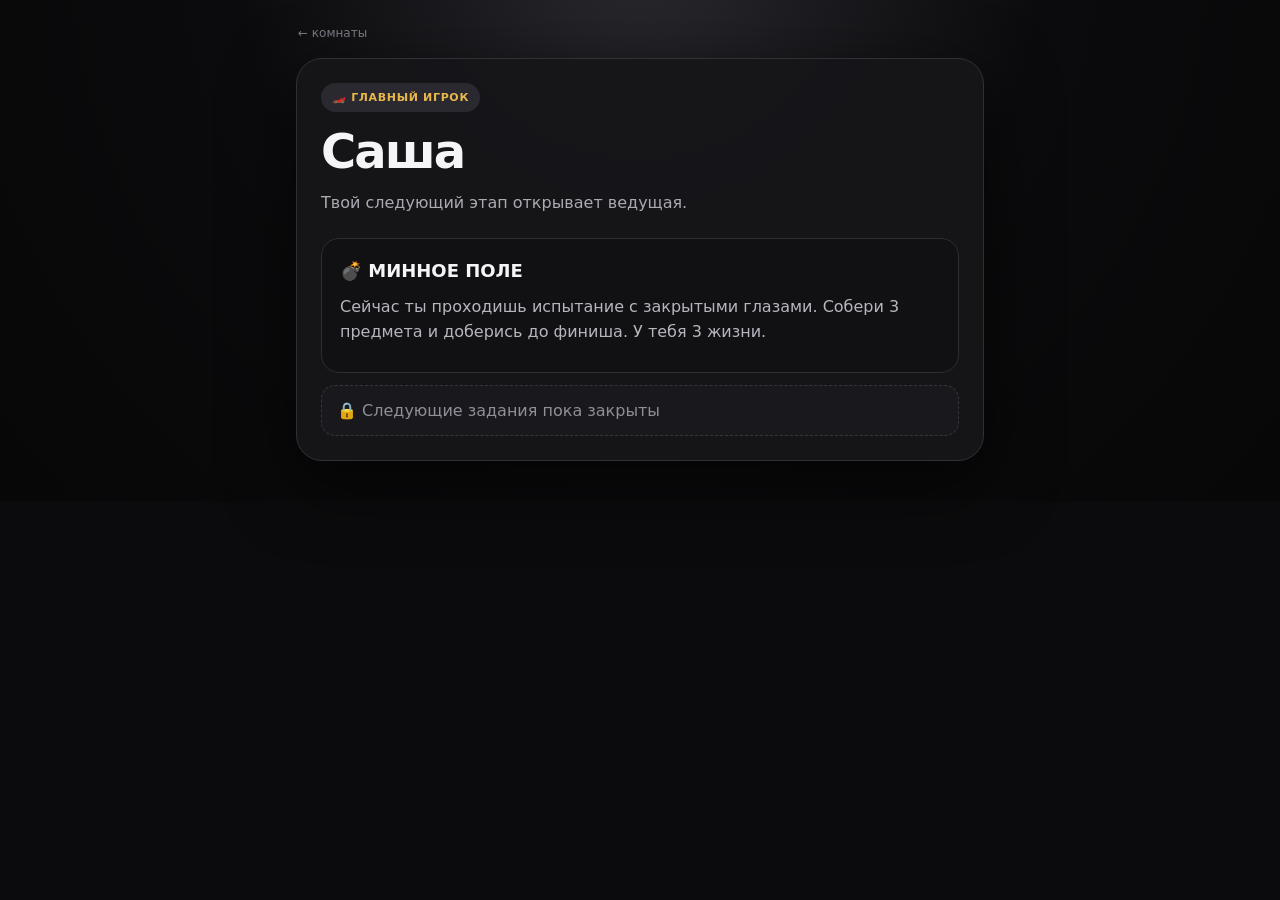
==== room.html @ 187b083e "Add files via upload" ====
<!doctype html><html lang="ru"><head><meta charset="utf-8"><meta name="viewport" content="width=device-width,initial-scale=1"><meta name="theme-color" content="#0b0b0d"><title>Quest room</title><link rel="stylesheet" href="style.css"></head><body><main class="app"><a class="back" href="index.html">← комнаты</a><section class="card"><div id="roleBadge" class="badge"></div><h1 id="title"></h1><p id="subtitle"></p><div id="content"></div></section></main><script>
const data={
sasha:{title:"Саша",badge:"🏎️ ГЛАВНЫЙ ИГРОК",subtitle:"Твой следующий этап открывает ведущая.",html:'<div class="mission"><b>💣 МИННОЕ ПОЛЕ</b><p>Сейчас ты проходишь испытание с закрытыми глазами. Собери 3 предмета и доберись до финиша. У тебя 3 жизни.</p></div><div class="locked">🔒 Следующие задания пока закрыты</div>'},
dima:{title:"Дима",badge:"🍺 НАВИГАТОР",subtitle:"Секретная инструкция. Не показывай её Саше.",html:'<div class="mission"><b>Твоя роль в минном поле</b><p>Ты знаешь безопасный маршрут и можешь помогать Саше.</p><p><strong>Нельзя говорить:</strong> лево, право, вперёд, назад.</p><p>Используй ориентиры: окно, диван, Алина и т.д.</p></div>'},
veronika:{title:"Вероника",badge:"🧠 СОМНЕВАЮЩАЯСЯ",subtitle:"Секретная инструкция. Не показывай её Саше.",html:'<div class="mission"><b>Твоя роль</b><p>Ты не знаешь маршрут. Заставляй Сашу сомневаться в Диме.</p><p>«Ты точно уверен?» · «Мне кажется, Дима ведёт не туда…»</p><p>Прямых указаний не давай.</p></div>'},
zhenya:{title:"Женя",badge:"🥊 ГОЛОС ПОДДЕРЖКИ",subtitle:"Секретная инструкция. Не показывай её Саше.",html:'<div class="mission"><b>Твоя роль</b><p>Никаких подсказок. Только поддержка.</p><p>«Давай, Саня!» · «Ты красавчик!» · «Не сдавайся!»</p><p>Если Саша наступил на мину — реагируй максимально драматично. 😂</p></div>'},
alina:{title:"Алина",badge:"🎤 ВЕДУЩАЯ КВИЗА",subtitle:"Твоя комната ведущей.",html:'<div class="mission"><b>Квиз «Кто знает Саню лучше?»</b><p>Ты ведущая. Дима, Женя, Вероника и Катя проходят квиз. Саша не отвечает и не подсказывает.</p></div><div class="locked">🧠 Вопросы добавим после правильных ответов Саши.</div>'},
admin:{title:"Админка",badge:"👑 ВЕДУЩАЯ КВЕСТА",subtitle:"Тестовый центр управления.",html:'<div class="mission"><b>Текущий этап</b><p>💣 Минное поле</p><p>Статус: <strong>подготовка</strong></p></div><div class="controls"><button onclick="alert(\'В следующей версии здесь будет переключатель этапов.\')">Открыть следующий этап</button><button onclick="alert(\'Здесь появятся роли и результаты.\')">Управление ролями</button><button onclick="alert(\'Здесь появятся пазлы и результаты.\')">Пазлы и результаты</button></div>'}
};
const role=new URLSearchParams(location.search).get("role")||"sasha";const d=data[role]||data.sasha;document.title=d.title+" · Sanya Quest";document.getElementById("roleBadge").textContent=d.badge;document.getElementById("title").textContent=d.title;document.getElementById("subtitle").textContent=d.subtitle;document.getElementById("content").innerHTML=d.html;
</script></body></html>
---- style.css ----
*{box-sizing:border-box}html,body{margin:0;min-height:100%;background:#0b0b0d;color:#f5f5f7;font-family:Inter,system-ui,-apple-system,BlinkMacSystemFont,"Segoe UI",sans-serif}body{background:radial-gradient(circle at 50% -10%,#29292f 0,#0b0b0d 48%,#070708 100%)}.app{width:min(100%,720px);margin:auto;padding:18px 16px 40px}.brand{font-size:11px;letter-spacing:.18em;font-weight:800;color:#e8b84b;margin:10px 2px 28px}.hero,.card{background:rgba(22,22,25,.94);border:1px solid #303035;border-radius:26px;padding:24px;box-shadow:0 22px 70px #0009}.hero h1,.card h1{font-size:clamp(32px,8vw,48px);line-height:.98;margin:16px 0 12px;letter-spacing:-.04em}.hero p,.card>p{color:#aaaab2;line-height:1.55}.eyebrow,.badge{display:inline-flex;padding:8px 11px;border-radius:999px;background:#29292f;color:#e8b84b;font-size:11px;font-weight:900;letter-spacing:.06em}.rooms{display:grid;gap:10px;margin-top:22px}.room{display:grid;grid-template-columns:36px 1fr auto;align-items:center;gap:10px;text-decoration:none;color:#fff;background:#202024;border:1px solid #34343a;border-radius:16px;padding:15px}.room span{font-weight:800}.room small{color:#92929b;font-size:11px}.room.admin{border-color:#6b5728}.note,.back{color:#777780;font-size:12px;line-height:1.5}.note{margin:14px 4px}.back{display:inline-block;text-decoration:none;margin:6px 2px 16px}.mission{margin-top:22px;background:#111114;border:1px solid #2d2d33;border-radius:18px;padding:18px;line-height:1.55}.mission b{font-size:18px}.mission p{color:#b6b6be;margin:10px 0}.locked{margin-top:12px;padding:15px;border-radius:14px;background:#19191d;color:#8f8f98;border:1px dashed #36363d}.controls{display:grid;gap:10px;margin-top:16px}.controls button{border:0;border-radius:14px;padding:15px;background:#e8b84b;color:#111;font-weight:900;cursor:pointer}.controls button:nth-child(n+2){background:#25252a;color:#fff;border:1px solid #38383f}@media(max-width:500px){.app{padding:12px}.hero,.card{padding:20px;border-radius:22px}.room{grid-template-columns:32px 1fr}.room small{display:block}.brand{margin-bottom:20px}}
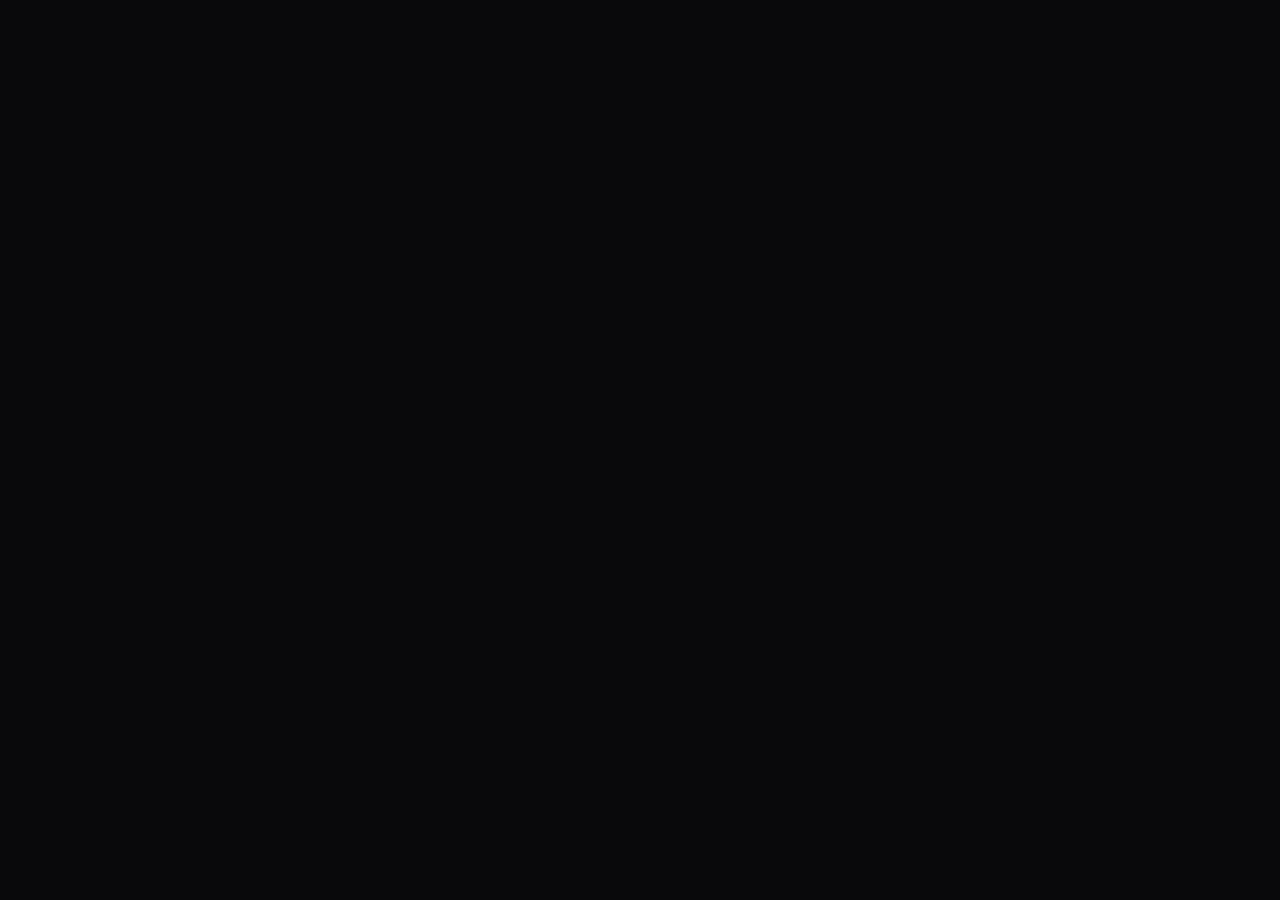
==== commit 28f94f5e: "Add files via upload" ====
--- a/room.html
+++ b/room.html
@@ -1,11 +1,14 @@
-<!doctype html><html lang="ru"><head><meta charset="utf-8"><meta name="viewport" content="width=device-width,initial-scale=1"><meta name="theme-color" content="#0b0b0d"><title>Quest room</title><link rel="stylesheet" href="style.css"></head><body><main class="app"><a class="back" href="index.html">← комнаты</a><section class="card"><div id="roleBadge" class="badge"></div><h1 id="title"></h1><p id="subtitle"></p><div id="content"></div></section></main><script>
-const data={
-sasha:{title:"Саша",badge:"🏎️ ГЛАВНЫЙ ИГРОК",subtitle:"Твой следующий этап открывает ведущая.",html:'<div class="mission"><b>💣 МИННОЕ ПОЛЕ</b><p>Сейчас ты проходишь испытание с закрытыми глазами. Собери 3 предмета и доберись до финиша. У тебя 3 жизни.</p></div><div class="locked">🔒 Следующие задания пока закрыты</div>'},
-dima:{title:"Дима",badge:"🍺 НАВИГАТОР",subtitle:"Секретная инструкция. Не показывай её Саше.",html:'<div class="mission"><b>Твоя роль в минном поле</b><p>Ты знаешь безопасный маршрут и можешь помогать Саше.</p><p><strong>Нельзя говорить:</strong> лево, право, вперёд, назад.</p><p>Используй ориентиры: окно, диван, Алина и т.д.</p></div>'},
-veronika:{title:"Вероника",badge:"🧠 СОМНЕВАЮЩАЯСЯ",subtitle:"Секретная инструкция. Не показывай её Саше.",html:'<div class="mission"><b>Твоя роль</b><p>Ты не знаешь маршрут. Заставляй Сашу сомневаться в Диме.</p><p>«Ты точно уверен?» · «Мне кажется, Дима ведёт не туда…»</p><p>Прямых указаний не давай.</p></div>'},
-zhenya:{title:"Женя",badge:"🥊 ГОЛОС ПОДДЕРЖКИ",subtitle:"Секретная инструкция. Не показывай её Саше.",html:'<div class="mission"><b>Твоя роль</b><p>Никаких подсказок. Только поддержка.</p><p>«Давай, Саня!» · «Ты красавчик!» · «Не сдавайся!»</p><p>Если Саша наступил на мину — реагируй максимально драматично. 😂</p></div>'},
-alina:{title:"Алина",badge:"🎤 ВЕДУЩАЯ КВИЗА",subtitle:"Твоя комната ведущей.",html:'<div class="mission"><b>Квиз «Кто знает Саню лучше?»</b><p>Ты ведущая. Дима, Женя, Вероника и Катя проходят квиз. Саша не отвечает и не подсказывает.</p></div><div class="locked">🧠 Вопросы добавим после правильных ответов Саши.</div>'},
-admin:{title:"Админка",badge:"👑 ВЕДУЩАЯ КВЕСТА",subtitle:"Тестовый центр управления.",html:'<div class="mission"><b>Текущий этап</b><p>💣 Минное поле</p><p>Статус: <strong>подготовка</strong></p></div><div class="controls"><button onclick="alert(\'В следующей версии здесь будет переключатель этапов.\')">Открыть следующий этап</button><button onclick="alert(\'Здесь появятся роли и результаты.\')">Управление ролями</button><button onclick="alert(\'Здесь появятся пазлы и результаты.\')">Пазлы и результаты</button></div>'}
-};
-const role=new URLSearchParams(location.search).get("role")||"sasha";const d=data[role]||data.sasha;document.title=d.title+" · Sanya Quest";document.getElementById("roleBadge").textContent=d.badge;document.getElementById("title").textContent=d.title;document.getElementById("subtitle").textContent=d.subtitle;document.getElementById("content").innerHTML=d.html;
-</script></body></html>+<!doctype html>
+<html lang="ru">
+<head>
+<meta charset="utf-8">
+<meta name="viewport" content="width=device-width,initial-scale=1">
+<title>Quest Room</title>
+<link rel="stylesheet" href="style.css">
+<script src="https://cdn.jsdelivr.net/npm/@supabase/supabase-js@2"></script>
+</head>
+<body>
+<div id="app"></div>
+<script src="app.js"></script>
+</body>
+</html>
--- a/style.css
+++ b/style.css
@@ -1 +1,19 @@
-*{box-sizing:border-box}html,body{margin:0;min-height:100%;background:#0b0b0d;color:#f5f5f7;font-family:Inter,system-ui,-apple-system,BlinkMacSystemFont,"Segoe UI",sans-serif}body{background:radial-gradient(circle at 50% -10%,#29292f 0,#0b0b0d 48%,#070708 100%)}.app{width:min(100%,720px);margin:auto;padding:18px 16px 40px}.brand{font-size:11px;letter-spacing:.18em;font-weight:800;color:#e8b84b;margin:10px 2px 28px}.hero,.card{background:rgba(22,22,25,.94);border:1px solid #303035;border-radius:26px;padding:24px;box-shadow:0 22px 70px #0009}.hero h1,.card h1{font-size:clamp(32px,8vw,48px);line-height:.98;margin:16px 0 12px;letter-spacing:-.04em}.hero p,.card>p{color:#aaaab2;line-height:1.55}.eyebrow,.badge{display:inline-flex;padding:8px 11px;border-radius:999px;background:#29292f;color:#e8b84b;font-size:11px;font-weight:900;letter-spacing:.06em}.rooms{display:grid;gap:10px;margin-top:22px}.room{display:grid;grid-template-columns:36px 1fr auto;align-items:center;gap:10px;text-decoration:none;color:#fff;background:#202024;border:1px solid #34343a;border-radius:16px;padding:15px}.room span{font-weight:800}.room small{color:#92929b;font-size:11px}.room.admin{border-color:#6b5728}.note,.back{color:#777780;font-size:12px;line-height:1.5}.note{margin:14px 4px}.back{display:inline-block;text-decoration:none;margin:6px 2px 16px}.mission{margin-top:22px;background:#111114;border:1px solid #2d2d33;border-radius:18px;padding:18px;line-height:1.55}.mission b{font-size:18px}.mission p{color:#b6b6be;margin:10px 0}.locked{margin-top:12px;padding:15px;border-radius:14px;background:#19191d;color:#8f8f98;border:1px dashed #36363d}.controls{display:grid;gap:10px;margin-top:16px}.controls button{border:0;border-radius:14px;padding:15px;background:#e8b84b;color:#111;font-weight:900;cursor:pointer}.controls button:nth-child(n+2){background:#25252a;color:#fff;border:1px solid #38383f}@media(max-width:500px){.app{padding:12px}.hero,.card{padding:20px;border-radius:22px}.room{grid-template-columns:32px 1fr}.room small{display:block}.brand{margin-bottom:20px}}+*{box-sizing:border-box}
+body{margin:0;min-height:100vh;background:#09090b;color:#f7f7f7;font-family:system-ui,-apple-system,Segoe UI,sans-serif}
+#app{width:min(760px,100%);margin:auto;padding:18px}
+.card{background:#17171b;border:1px solid #303037;border-radius:24px;padding:24px;margin:14px 0;box-shadow:0 20px 60px #0008}
+h1{font-size:clamp(32px,8vw,52px);line-height:1;margin:16px 0}
+h2{margin-top:0}
+p{color:#b9b9c0;line-height:1.55}
+.badge{display:inline-block;padding:8px 12px;border-radius:99px;background:#29292f;color:#e7b94e;font-size:12px;font-weight:800}
+input{width:100%;padding:15px;margin:12px 0;border-radius:14px;border:1px solid #3a3a42;background:#101014;color:#fff;font-size:18px}
+button{border:0;border-radius:14px;padding:14px 17px;background:#e7b94e;color:#111;font-weight:900;cursor:pointer;margin:5px}
+button.secondary{background:#29292f;color:#fff}
+.mission{margin-top:18px;padding:18px;border-radius:17px;background:#101014;border:1px solid #2e2e35;line-height:1.65}
+.row{display:flex;gap:10px;flex-wrap:wrap}
+.error{color:#ff9292;min-height:20px}
+.stat{display:inline-block;margin:5px 5px 0 0;padding:9px 11px;background:#222228;border-radius:10px;color:#aaa}
+.q{padding:13px 0;border-bottom:1px solid #303037;line-height:1.5}
+.admin{border-top:1px solid #333;margin-top:25px;padding-top:22px}
+.small{font-size:12px;color:#888}
+@media(max-width:520px){#app{padding:10px}.card{padding:19px;border-radius:20px}}
